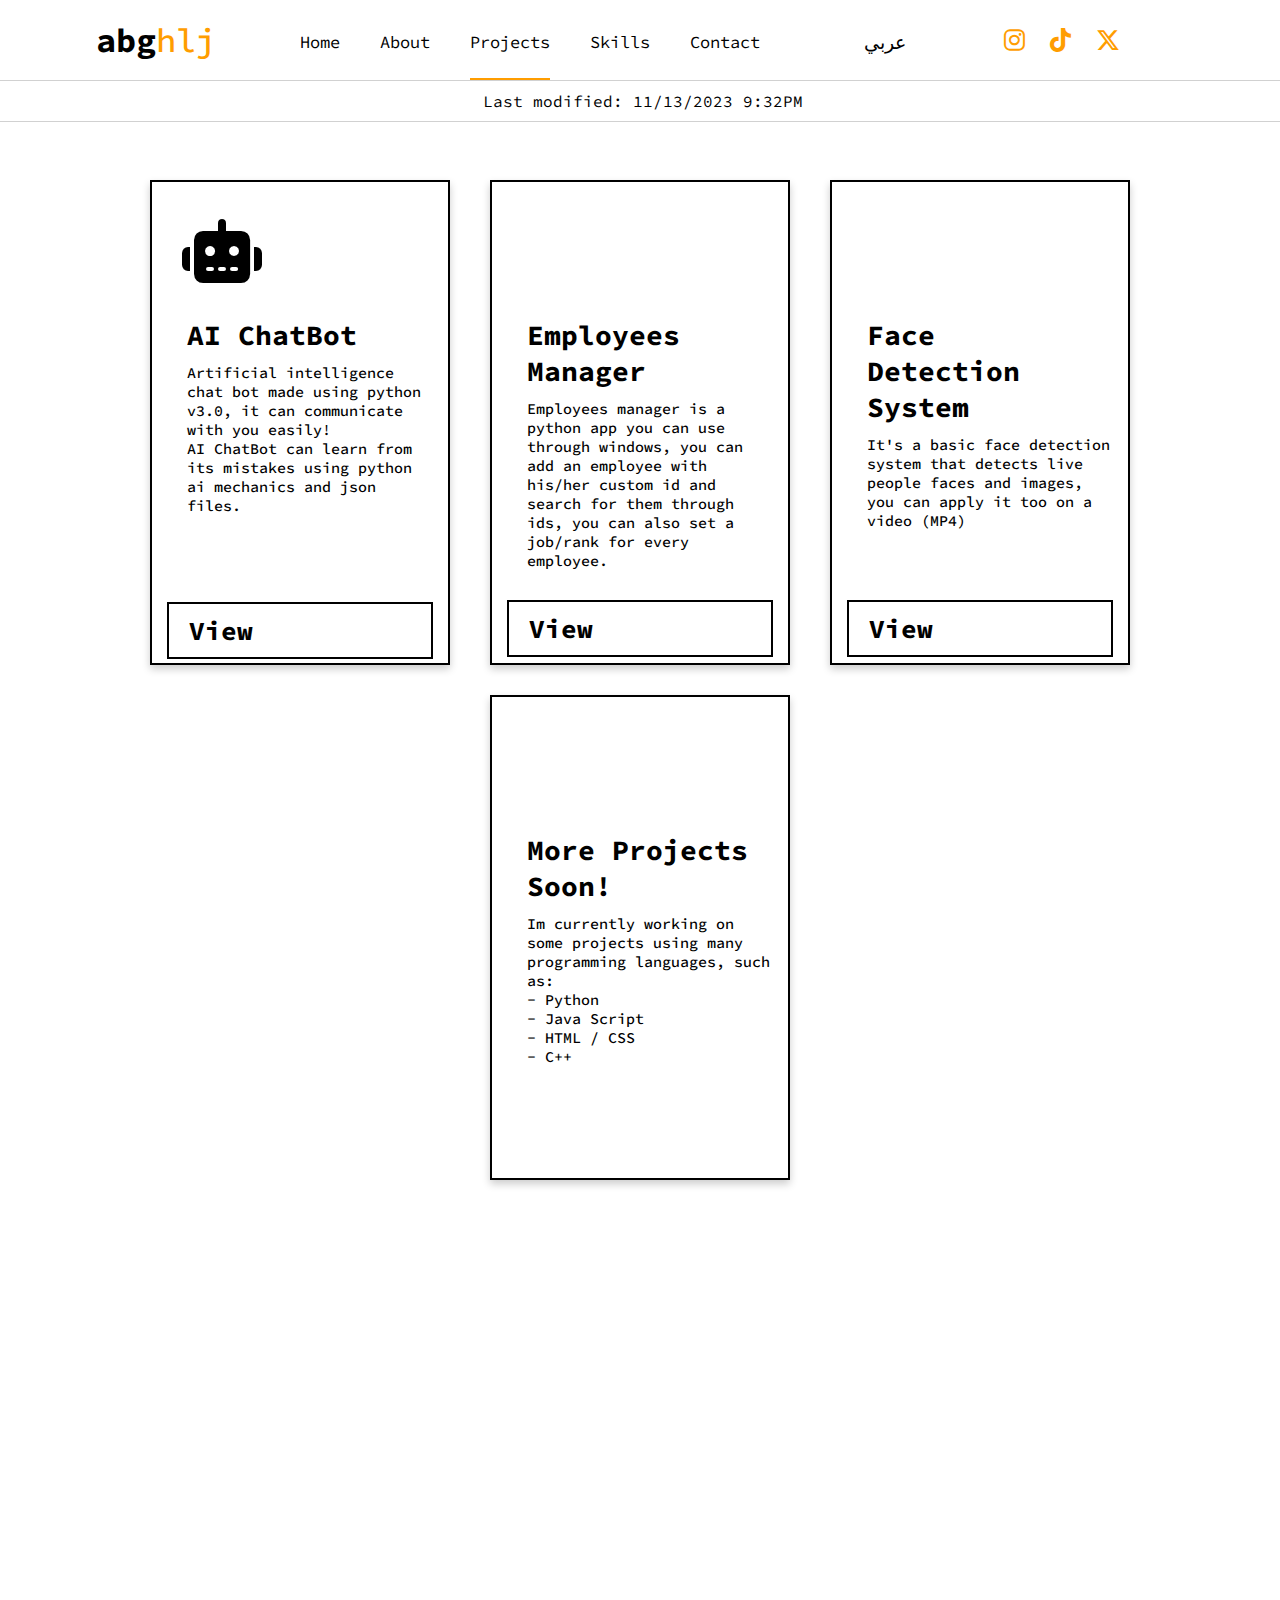
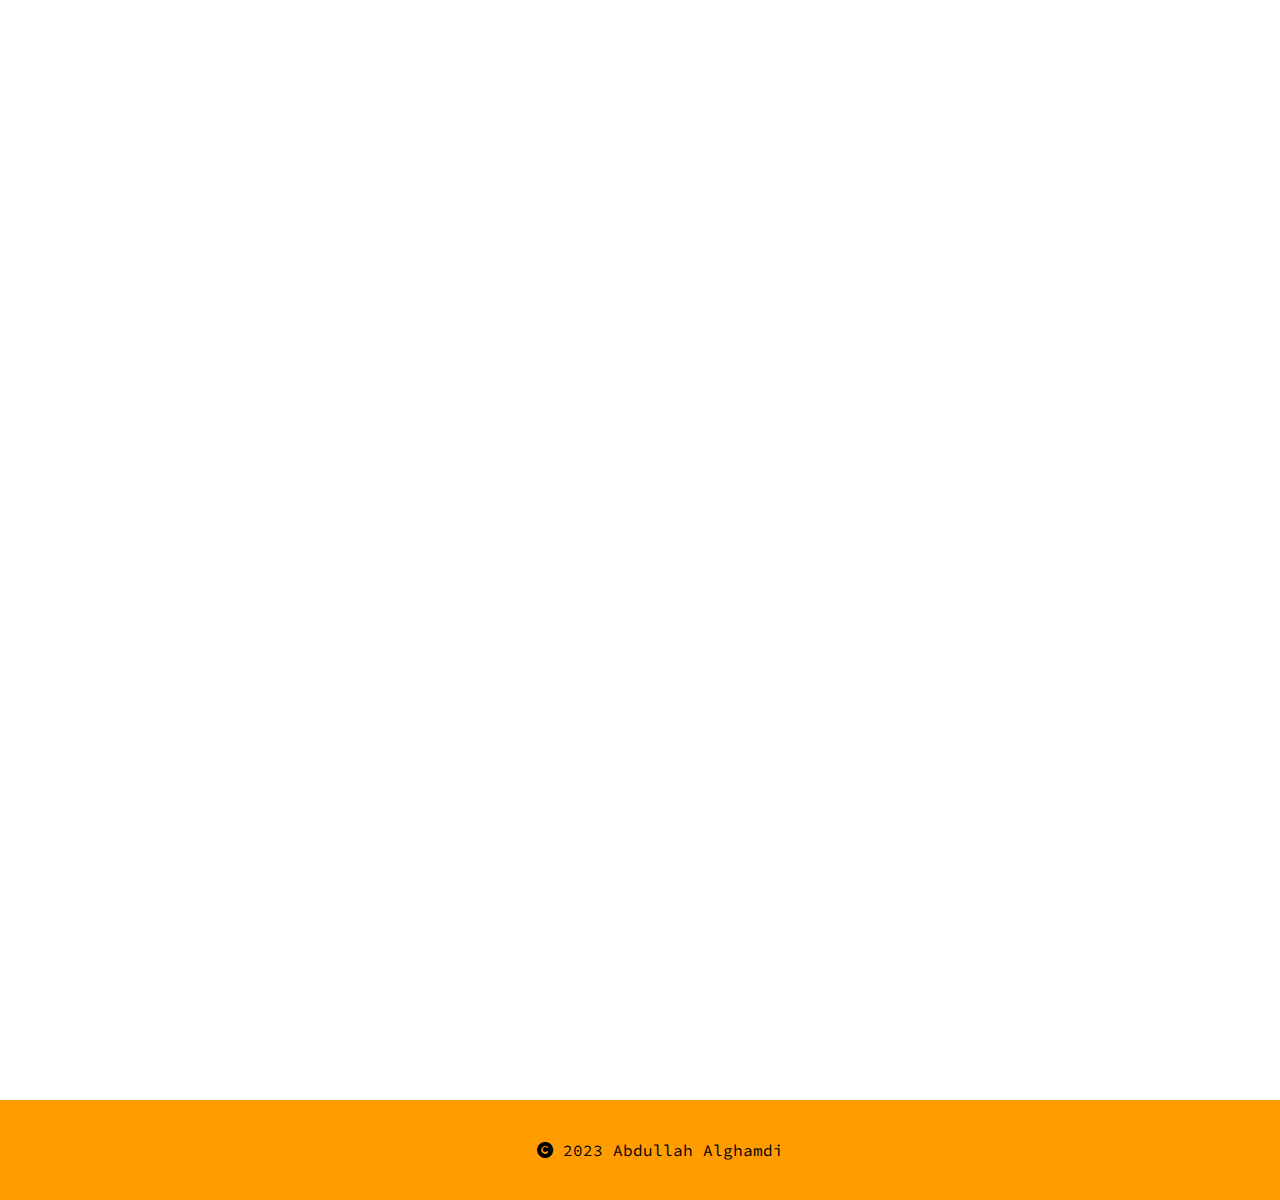
==== projects.html @ 5dbbc097 "Add files via upload" ====
<!DOCTYPE html>
<html lang="en">
<head>
    <meta charset="UTF-8">
    <meta name="viewport" content="width=device-width, initial-scale=1.0">
    <title>DevPro - Home</title>
    <link rel="preconnect" href="https://fonts.googleapis.com">
    <link rel='stylesheet' href='https://cdn-uicons.flaticon.com/2.0.0/uicons-regular-rounded/css/uicons-regular-rounded.css'>
<link rel="preconnect" href="https://fonts.gstatic.com" crossorigin>
<link href="https://fonts.googleapis.com/css2?family=IBM+Plex+Sans+Arabic:wght@100;200;300;400;500;600;700&family=Source+Code+Pro:ital,wght@0,200;0,300;0,400;0,500;0,600;0,700;0,800;0,900;1,200;1,300;1,400;1,500;1,600;1,700;1,800;1,900&display=swap" rel="stylesheet">
    <link rel="stylesheet" href="style.css">
    <link rel="stylesheet" href="https://cdnjs.cloudflare.com/ajax/libs/font-awesome/6.4.2/css/all.min.css">
    <link rel="stylesheet" href="projects.css">
</head>
<body>
    <header>
        <nav>
            <a href="#" class="logo">abg<span>hlj</span></a>
            <ul class="links">
                <li><a href="index.html">Home</a></li>
                <li><a href="about.html">About</a></li>
                <li class="active"><a href="#">Projects</a></li>
                <li><a href="#">Skills</a></li>
                <li><a href="#">Contact</a></li>
            </ul>
            <ul class="lang">
                <li><a href="#" id="ar-lang-btn" title="أنقر هنا للغة العربية">عربي</a></li>
            </ul>
            <div class="social-links">
                <a href=""><i class="fa-brands fa-instagram"></i></a>
                <a href=""><i class="fa-brands fa-tiktok"></i></a>
                <a href=""><i class="fa-brands fa-x-twitter"></i></a>
            </div>
            <!-- Menu Button -->
            <div class="toggle_btn"><i id="btnmenu" class="fa-solid fa-bars"></i></div>
            <!-- Dropdown menu -->
            <div class="dropdown_menu">
                <ul class="links-DMP">
                    <li><a href="index.html">Home</a></li>
                    <li><a href="about.html">About</a></li>
                    <li class="active"><a href="#">Projects</a></li>
                    <li><a href="#">Skills</a></li>
                    <li><a href="#">Contact</a></li>
                </ul>
                <ul class="langDMP">
                    <li><a href="#" title="أنقر هنا للغة العربية">عربي</a></li>
                </ul>
                <div class="social-linksDMP">
                    <a href=""><i class="fa-brands fa-instagram"></i></a>
                    <a href=""><i class="fa-brands fa-tiktok"></i></a>
                    <a href=""><i class="fa-brands fa-x-twitter"></i></a>
                </div>
            </div>
 
        </nav>
        <div class="notify-width">
            <i class="fa-solid fa-triangle-exclamation"></i>
            <p>You might face some problems in the website due to small screen.</p>
        </div>
        <div class="notify-menubtn"><i class="fa-solid fa-bars"></i><p>The menu button might not appear, <br>Click here to show menu.</p>
        </div>
        <div class="updates-ix">
            <i class="fi fi-rr-clock-three"></i>
            <p>Last modified: 11/13/2023 9:32PM </p><i id="x" class="fi fi-rr-cross-circle"></i>
        </div>
        <style>
            .updates-ix i{
                margin-top: 0px;
                font-size: 20px;
                margin-right: 0px;
            }
            .updates-ix{
                display: flex;
                text-align: center;
                justify-content: center;
                padding: 10px;
                margin-top: 0px;
                border-top: 1px solid #afafaf93
            }
            .updates-ix a{
                color: orange;
                transition: 0.3s;
            }
            .updates-ix a:hover{
                color: black;
            }
            .updates-ix #x{
                color: black;
                cursor: pointer;
                opacity: 100%;
                text-align: center;
                margin-left: 15px;
                margin-top: 5px;
                font-size: 15px;
                float: right;
                text-align: right;
                transition: 0.2s;
            }
            .updates-ix #x:hover{
                color: orange;
            }
        </style>
        <script>
            const closeP = document.querySelector('.updates-ix #x');
            const updatesIX = document.querySelector('.updates-ix');
            const herosection = document.querySelector('.hero-sec')

            closeP.addEventListener('click', function() {
            updatesIX.style.display = 'none';
            herosection.style.height = `100vh`;
            });
        </script>
    </header>

    <!-- Main elements (Middle) -->
    <section>
        <div class="hero-secx">
            <div class="containerx">
                <div class="card">
                    <div class="icons"><i class="fa-solid fa-robot"></i></div>
                    <div class="card-content">
                    <h3 class="card-title">AI ChatBot</h3>
                    <h1 class="card-text" style="margin-bottom: 87px;">Artificial intelligence chat bot made using python v3.0, it can communicate with you easily!<br>AI ChatBot can learn from its mistakes using python ai mechanics and json files.</h1>
                    <div class="viewbtn"><h1>View</h1></div>
                    </div>
                </div>  
                <div class="card">
                    <div class="icons"><i class="fi fi-rr-users-alt"></i></div>
                    <div class="card-content">
                    <h3 class="card-title">Employees Manager</h3>
                    <h1 class="card-text">Employees manager is a python app you can use through windows, you can add an employee with his/her custom id and search for them through ids, you can also set a job/rank for every employee.</h1>
                    <div class="viewbtn"><h1>View</h1></div>
                    </div>
                </div> 
                <div class="card">
                    <div class="icons"><i class="fi fi-rr-face-viewfinder"></i></div>
                    <div class="card-content">
                    <h3 class="card-title">Face <br> Detection System</h3>
                    <h1 class="card-text" style="margin-bottom: 70px;">It's a basic face detection system that detects live people faces and images, you can apply it too on a video (MP4)</h1>
                    <div class="viewbtn"><h1>View</h1></div>
                    </div>
                </div> 
                <div class="card">
                    <div class="icons"><i class="fi fi-rr-time-past"></i></div>
                    <div class="card-content">
                    <h3 class="card-title">More Projects Soon!</h3>
                    <h1 class="card-text">Im currently working on some projects using many programming languages, such as: <br>- Python <br>- Java Script <br>- HTML / CSS <br>- C++</h1>
                    </div>
                </div>
            </div>           
    </section>

    <!-- footer -->
    <footer class="footer">
        <div class="footer">
            <p><i class="fa-solid fa-copyright"></i>  2023 Abdullah Alghamdi</p>
        </div>
    </footer>
    <!-- Script of dropdown menu -->
    <script>
        const toggleBtn = document.querySelector('.toggle_btn')
        const toggleBtnIcon = document.querySelector('.toggle_btn i')
        const dropDownMenu = document.querySelector('.dropdown_menu')

        toggleBtn.onclick = function(){
            dropDownMenu.classList.toggle('open')
            const isOpen = dropDownMenu.classList.contains('open')
            toggleBtnIcon.classList = isOpen
                ? 'fa-solid fa-xmark'
                : 'fa-solid fa-bars'
        }
    </script>
    <script>
        const toggleBtnA = document.querySelector('.notify-menubtn')
        const toggleBtnIco = document.querySelector('.notify-menubtn i')
        const dropDownMen = document.querySelector('.dropdown_menu')

        toggleBtnA.onclick = function(){
            dropDownMen.classList.toggle('open')
            const isOpen = dropDownMen.classList.contains('open')
            toggleBtnIco.classList = isOpen
                ? 'fa-solid fa-xmark'
                : 'fa-solid fa-bars'
        }
    </script>
</body>
</html>
---- style.css ----
@import url('https://fonts.googleapis.com/css2?family=IBM+Plex+Sans+Arabic:wght@100;200;300;400;500;600;700&family=Source+Code+Pro:ital,wght@0,200;0,300;0,400;0,500;0,600;0,700;0,800;0,900;1,200;1,300;1,400;1,500;1,600;1,700;1,800;1,900&display=swap');
*{
    padding: 0;
    margin: 0;
    box-sizing: border-box;
    font-family: sans-serif;
    text-decoration: none;
    list-style: none;
    font-family: 'Source Code Pro', monospace;
}
header{
    position: fixed;
    top: 0;
    left: 0;
    right: 0;
    border-bottom: 1px solid #afafaf93;
    z-index: 100;
    background-color: white;
}
header nav{
    display: flex;
    justify-content: space-between;
    align-items: center;
    width: 85%;
    margin: auto;
    height: 80px;
}
header nav .logo{
    color: rgb(0, 0, 0);
    font-size: 2.1em;
    font: bolder;
    font-family: 'Source Code Pro', monospace;
    font-weight: 700;
}
header nav .logo span{
    color: rgb(255, 157, 0);
    font-family: 'Source Code Pro', monospace;
    font-weight: 500;
}
header nav .links{
    display: flex;
}
header nav .links li{
    position: relative;
    margin: 0 20px;
    height: 80px;
    line-height: 85px;
}
header nav .links li::after{
    position: absolute;
    content: '';
    bottom: 0;
    left: 0;
    width: 0%;
    height: 2px;
    background-color: rgb(255, 157, 0);
    transition: 0.2s;
}
header nav .links li:hover::after,
header nav .links li.active::after{
    width: 100%;
}

header nav .links li a{
    color: rgb(0, 0, 0);
    font-size: 17px;
}
header nav .links li a:active{
    color: rgb(255, 157, 0);
    font-weight: 600;
}
header nav #ar-lang-btn{
    color: black;
    font-weight: 500;
    font-size: 1.2rem;
}
header nav .lang li{
    position: relative;
    margin: 0 20px;
    height: 80px;
    line-height: 85px;
}
header nav .lang li::after{
    position: absolute;
    content: '';
    bottom: 0;
    left: 0;
    width: 0%;
    height: 2px;
    background-color: rgb(255, 157, 0);
    transition: 0.2s;
}
header nav .lang li:hover::after{
    width: 100%;
}
header nav .social-links a i{
    color: rgb(255, 157, 0);
    font-size: 24px;
    margin-left: 15px;
    transition: 0.2s;
}

header nav .social-links a i:hover{
    color: rgb(0, 0, 0);
    scale: (1.1, 1.1);
}

.hero-sec{
    height: 140vh;
    background-size: cover;
    overflow: hidden;
}

.hero-sec .container{
    width: 85%;
    margin: auto;
    justify-content: space-around;
    display: flex;
    align-items: center;
    height: 100%;
}

.hero-sec .container .div-text{
    width: 50%;
}
.hero-sec .container .div-text h1{
    color: rgb(0, 0, 0);
    font-size: 50px;
    margin-bottom:8px;
}

.hero-sec .container .div-text h3{
    font-size: 20px;
    font-weight: 500;
    color: rgb(255, 157, 0);
    margin-bottom: 23px;
}
.std-icon {
    position: relative;
    display: flex;
}
.std-icon i{
    margin-right: 10px;
    margin-top: 9px;
    margin-left: 2px;
    font-size: 22px;
    color: rgb(255, 157, 0);
}

.hero-sec .container .div-text p{
    color: rgb(0, 0, 0);
    font-size: 18px;
    margin: 10px 0 50px;
    line-height: 1.4;
}

.hero-sec .container .div-text .btn{
    color: black;
    border: 1.7px solid rgb(255, 157, 0);
    background-color: transparent;
    font-weight: 500;
    font-size: 20px;
    padding: 12px 40px;
    transition: 0.2s;
}
.hero-sec .container .div-text .btn:hover{
    background-color: rgb(255, 157, 0);
    color: rgb(255, 255, 255);
}
.hero-sec .container .div-text .btn:active{
    padding: 10px 30px;
}

.hero-sec .container .div-img img{
    width: 100%;
}
.toggle_btn i{
    display: none;
    color: rgb(255, 157, 0);
    font-size: 29px;
    cursor: pointer;
}
/* Dropdown Menu */
.dropdown_menu{
    display: none;
    position: absolute;
    right: 2.8rem;
    top: 90px;
    width: 300px;
    height: 0px;
    float: right;
    text-align: center;
    background-color: rgb(255, 157, 0);
    backdrop-filter: blur(15px);
    border-radius: 0px;
    overflow: hidden;
    transition: height 0.2s;
}
.dropdown_menu.open{
    height: 550px;
}
.dropdown_menu li{
    padding: 0.7rem;
    display: flex;
    align-items: right;
    justify-content: right;
}
/* Lang Button */
.dropdown_menu .langDMP a{
    align-self: center;
    color: rgb(255, 255, 255);
    font-weight: 700;
    font-size: 1.02rem;
    background-color: transparent;
    border-color: white;
    border: 2px solid rgb(255, 255, 255);
    padding: 6px 40px;
    border-radius: 0px;
    transition: 0.2s ease-in-out;
    margin-top: 20px;
    margin-right: 18px;
}
.dropdown_menu .langDMP a:hover{
    background-color: white;
    color: rgb(255, 157, 0);
}
/* drop down menu .links a */
header nav .links-DMP a{
    color: white;
    font-weight: 500;
    font-size: 1.5rem;
}
header nav .links-DMP a:hover{
    color: rgb(239, 236, 236);
}
header nav .links-DMP li{
    position: relative;
    margin: 0 20px;
    height: 80px;
    line-height: 85px;
}
header nav .links-DMP li::after{
    position: absolute;
    content: '';
    bottom: 0;
    left: 0;
    width: 0%;
    height: 2px;
    background-color: rgb(255, 250, 241);
    transition: 0.2s;
}
header nav .links-DMP li:hover::after,
header nav .links-DMP li.active::after{
    width: 100%;
}
/* Responsive Site Section */
@media(max-width: 980px){
    header nav .links li a, .social-links, .lang{
        display: none;
    }
    .dropdown_menu{
        display: block;
    }
    .toggle_btn i{
        display: block;
    }
}
@media(max-width: 590px){
    .dropdown_menu{
        left: 2rem;
        width: unset;
    }
}
.notify-width{
    display: none;
    justify-content: center;
    background-color: rgb(255, 157, 0);
    padding: 5px;
    margin-top: 2px;
    transition: height 0.2s ease-in-out;
    margin-bottom: 0px;
}
.notify-width i{
    margin-top: 12px;
    padding-right: 10px;
    color: white;
}
.notify-width p{
    color: white;
}
.notify-width:hover{
    background-color: rgb(0, 0, 0);
}
.notify-menubtn{
    display: none;
    justify-content: center;
    background-color: rgb(72, 72, 71);
    padding: 1px;
    margin-top: 0px;
    transition: height 0.2s ease-in-out;
    margin-bottom: 0px;}
.notify-menubtn:hover{
    background-color: gray;
    cursor: pointer;
}
.notify-menubtn i{
    color: white;
    margin-top: 12px;
    padding-right: 10px;
}
.notify-menubtn p{
    text-align: center;
    color: white;
}
@media(max-width: 330px){
    .notify-menubtn{
        display: block;
    }
}
@media(max-width: 440px){
    .notify-width{
        display: flex;
    }
    .hero-sec .container .div-text .btn{
        padding: 7px 10px;
    }
    .hero-sec .container .div-text h1{
        margin-top: 40px;
        font-size: 40px;
    }
    .hero-sec .container .div-text h3{
        font-size: 20px;
    }
    .hero-sec .container .div-text p{
        font-size: 12px;
    }
    header nav .logo{
        font-size: 24px;
    }
    .hero-sec{
        height: 200vh;
    }
    .container{
        margin-top: 80px;
    }
}
@media(max-width:700px){
    .container .div-text h1{
        margin-top: 250px;
    }
}
@media(max-width: 570px){
    .container .div-text h1{
        margin-top: 60px;
    }
}
@media(max-width: 298px){
    .container{
        margin-top: 150px;
    }
}
.footer{
    background-color: rgb(255, 157, 0);
    padding: 10px;
    display: block;
    justify-content: center;
    text-align:center;
    padding: 20px;
}
.footer i, p{
    color: rgb(0, 0, 0);
    margin-left: 20px;
}
.txt-footer{
    display: flex;
    justify-content: center;
    font-size: 16px;
}
.txt-footer p{
    color: rgb(14, 14, 14);
    font-family:'Segoe UI', Tahoma, Geneva, Verdana, sans-serif;
}
.txt-footer i{
    color: rgb(0, 0, 0);
    margin-left: 7px;
    margin-top: 0px;
}
.hero-sec .container-am{
    width: 85%;
    margin: auto;
    justify-content: center;
    display: block;
    align-items: center;
    height: 100%;
}
/* About - CSS */
.hero-sec .div-text #am-txt{
    margin-top: 140px;
    color: black;
    font-size: 3.4rem;
    margin-left: 20px;
}
@media(max-width:400px){
    .hero-sec .div-text #am-txt{
        margin-top: 270px;
    }
}
.am-cards .card-1{
    margin-top: 10px;
    padding: 1px;
    background-color: black;
}

.card p{
    margin-top: 40px;
    margin-right: 20px;
    text-align: left;
    word-spacing: 4px;
    color: rgb(0, 0, 0);
    height: auto;
    max-height: 400px;
    overflow-y: auto;
}
@media(max-width: 1260px){
    .card p{
        margin-top: 50px;
        margin-right: 20px;
        text-align: left;
        font-size:14px;
        word-spacing: 4px;
        color: rgb(0, 0, 0);
    }
}
@media(max-height: 580px){
    .card p{
        font-size: 12px;
    }
    .hero-sec .container .div-img img{
        width: 80%;
        margin-top: 60px;
    }

}
.button-am{
    background-color: transparent;
    align-self: center;
    margin-top: 30px;
    margin-left: 20px;
}
.button-am a{
    color: black;
    font-weight: 700;
    font-size: 1.3rem;
    text-decoration:underline;
    transition: 0.3s;
}
.button-am a:hover{
    color: rgb(255, 157, 0);
}
.button-am a:active{
    color: rgb(248, 187, 89);
}
/* Updates I css */
.updates-i{
    display: none;
}
/* Projects - CSS */
---- projects.css ----
*{
    padding: 0;
    margin: 0;
    box-sizing: border-box;
    font-family: sans-serif;
    text-decoration: none;
    list-style: none;
    font-family: 'Source Code Pro', monospace;
}
.hero-secx{
    height: 300vh;
    background-size: cover;
    overflow: hidden;
}
@media(max-width: 697px){
  .hero-secx{
  height: 420vh;
  }}
.containerx{
    display: flex;
    flex-wrap: wrap;
    justify-content: center;
    align-items: center;
    margin-top: 150px;
}
@media (max-width: 576px) {
    .card-container {
      flex-wrap: wrap;
    }
  } 
@media(max-width:330px){
    .containerx{
        margin-top: 230px;
    }
}
.card {
  text-align: left;
    width: 100%;
    height: 485px;
    margin-top: 30px;
    border: 2px solid black;
    max-width: 300px;
    margin-left: 20px;
    margin-right: 20px;
    box-shadow: 0 4px 8px rgba(0, 0, 0, 0.2);
    transition: 0.3s;
  }
  .viewbtn{
    padding: 10px 20px;
    border: 2px solid black;
    font-size: 13px;
    transition: 0.20000000000000000001s;
  }
  .viewbtn:hover{
    background-color: rgb(255, 157, 0);;
    border: 2px solid rgb(255, 157, 0);;
    color: white;
  }
  .viewbtn:active{
    padding: 7px 14px;
  }
  .card:hover{
    border: 3px solid rgb(255, 157, 0);;
    cursor: pointer;
    .icons{
      color: rgb(255, 157, 0);;
    }
    .card-text{
      color: rgb(255, 157, 0);;
    }
    .card-title{
      color: rgb(255, 157, 0);;
    }
    .viewbtn{
      border: 2px solid rgb(255, 157, 0);;
      color: rgb(255, 157, 0);;
    }
    .viewbtn:hover{
      color: white;
    }
  }
  .icons {
    font-size: 4rem;
    color: black;
    text-align: left;
    margin-left: 20px;
    margin-top: 30px;
    transition: 0.3s;
  }
  .icons i{
    margin-left: 10px;
    transition: 0.1s;
  }
  
  .card-content {
    padding: 15px;
  }
  
  .card-title {
    font-weight: 700;
    font-size: 28px;
    margin-top: 10px;
    color: black;
    text-align: left;
    margin-left: 20px;
    font-weight: bold;
    transition: 0.3s;
  }
  
  .card-text {
    color: black;
    text-align: left;
    margin-left: 20px;
    margin-top: 10px;
    font-weight: 500;
    margin-bottom: 30px;
    font-size: 15px;
    transition: 0.3s;
  }
  
  /* Responsive CSS */
  
  @media (max-width: 576px) {
    .cardq {
      width: 100%;
      max-width: 250px;
    }
  }
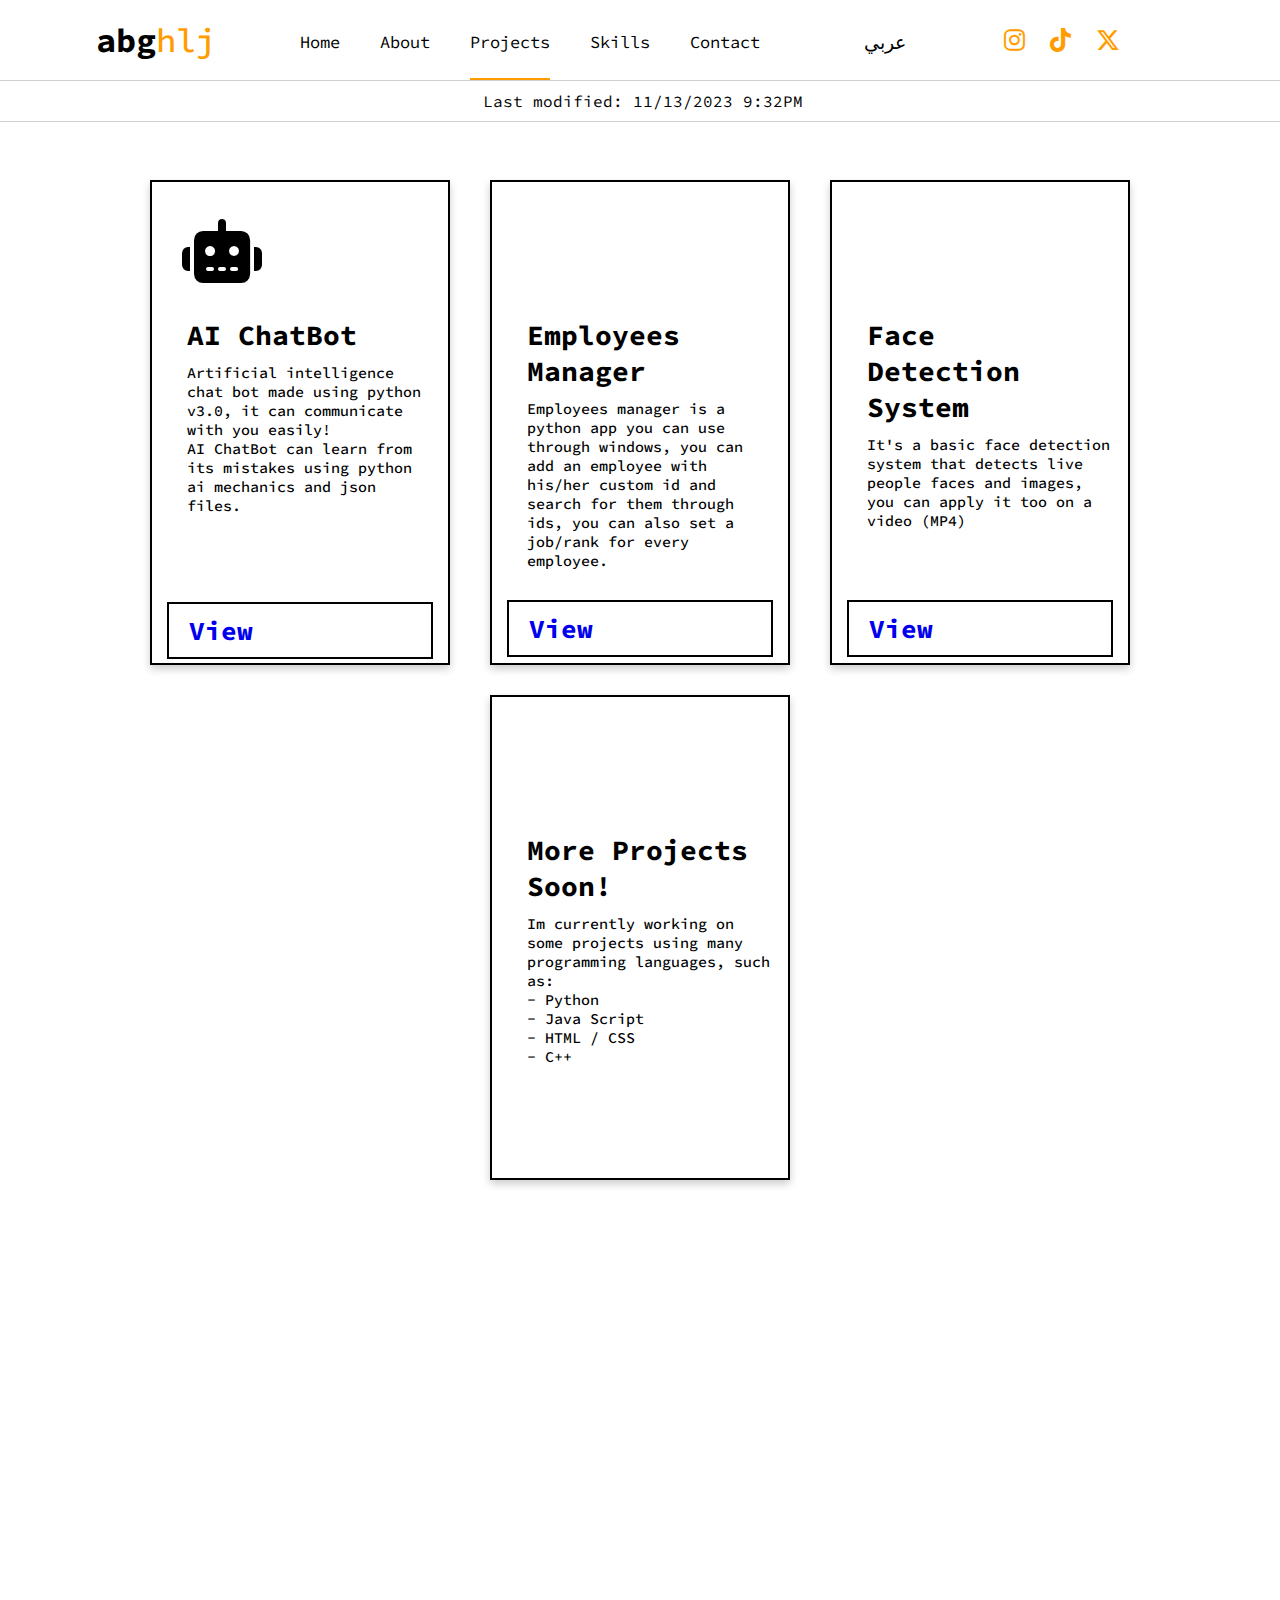
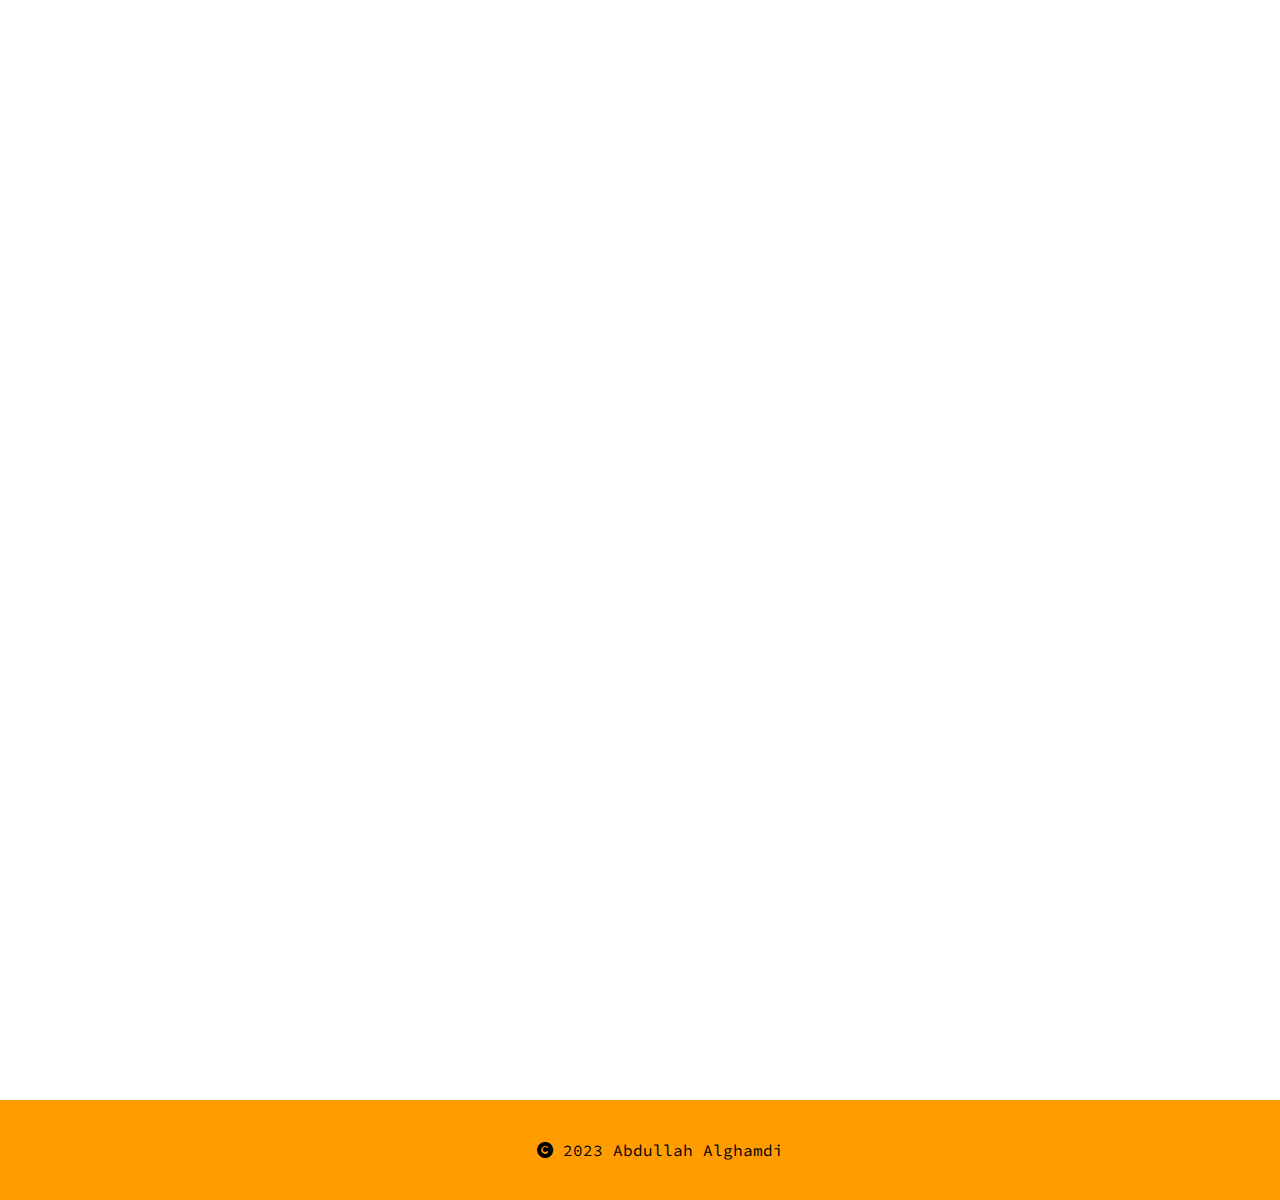
==== commit ff52e25c: "Update projects.html" ====
--- a/projects.html
+++ b/projects.html
@@ -121,7 +121,7 @@
                     <div class="card-content">
                     <h3 class="card-title">AI ChatBot</h3>
                     <h1 class="card-text" style="margin-bottom: 87px;">Artificial intelligence chat bot made using python v3.0, it can communicate with you easily!<br>AI ChatBot can learn from its mistakes using python ai mechanics and json files.</h1>
-                    <div class="viewbtn"><h1>View</h1></div>
+                    <a href="#"><div class="viewbtn"><h1>View</h1></div></a>
                     </div>
                 </div>  
                 <div class="card">
@@ -129,7 +129,7 @@
                     <div class="card-content">
                     <h3 class="card-title">Employees Manager</h3>
                     <h1 class="card-text">Employees manager is a python app you can use through windows, you can add an employee with his/her custom id and search for them through ids, you can also set a job/rank for every employee.</h1>
-                    <div class="viewbtn"><h1>View</h1></div>
+                    <a href="#"><div class="viewbtn"><h1>View</h1></div></a>
                     </div>
                 </div> 
                 <div class="card">
@@ -137,7 +137,7 @@
                     <div class="card-content">
                     <h3 class="card-title">Face <br> Detection System</h3>
                     <h1 class="card-text" style="margin-bottom: 70px;">It's a basic face detection system that detects live people faces and images, you can apply it too on a video (MP4)</h1>
-                    <div class="viewbtn"><h1>View</h1></div>
+                    <a href="#"><div class="viewbtn"><h1>View</h1></div></a>
                     </div>
                 </div> 
                 <div class="card">
@@ -184,4 +184,4 @@
         }
     </script>
 </body>
-</html>+</html>
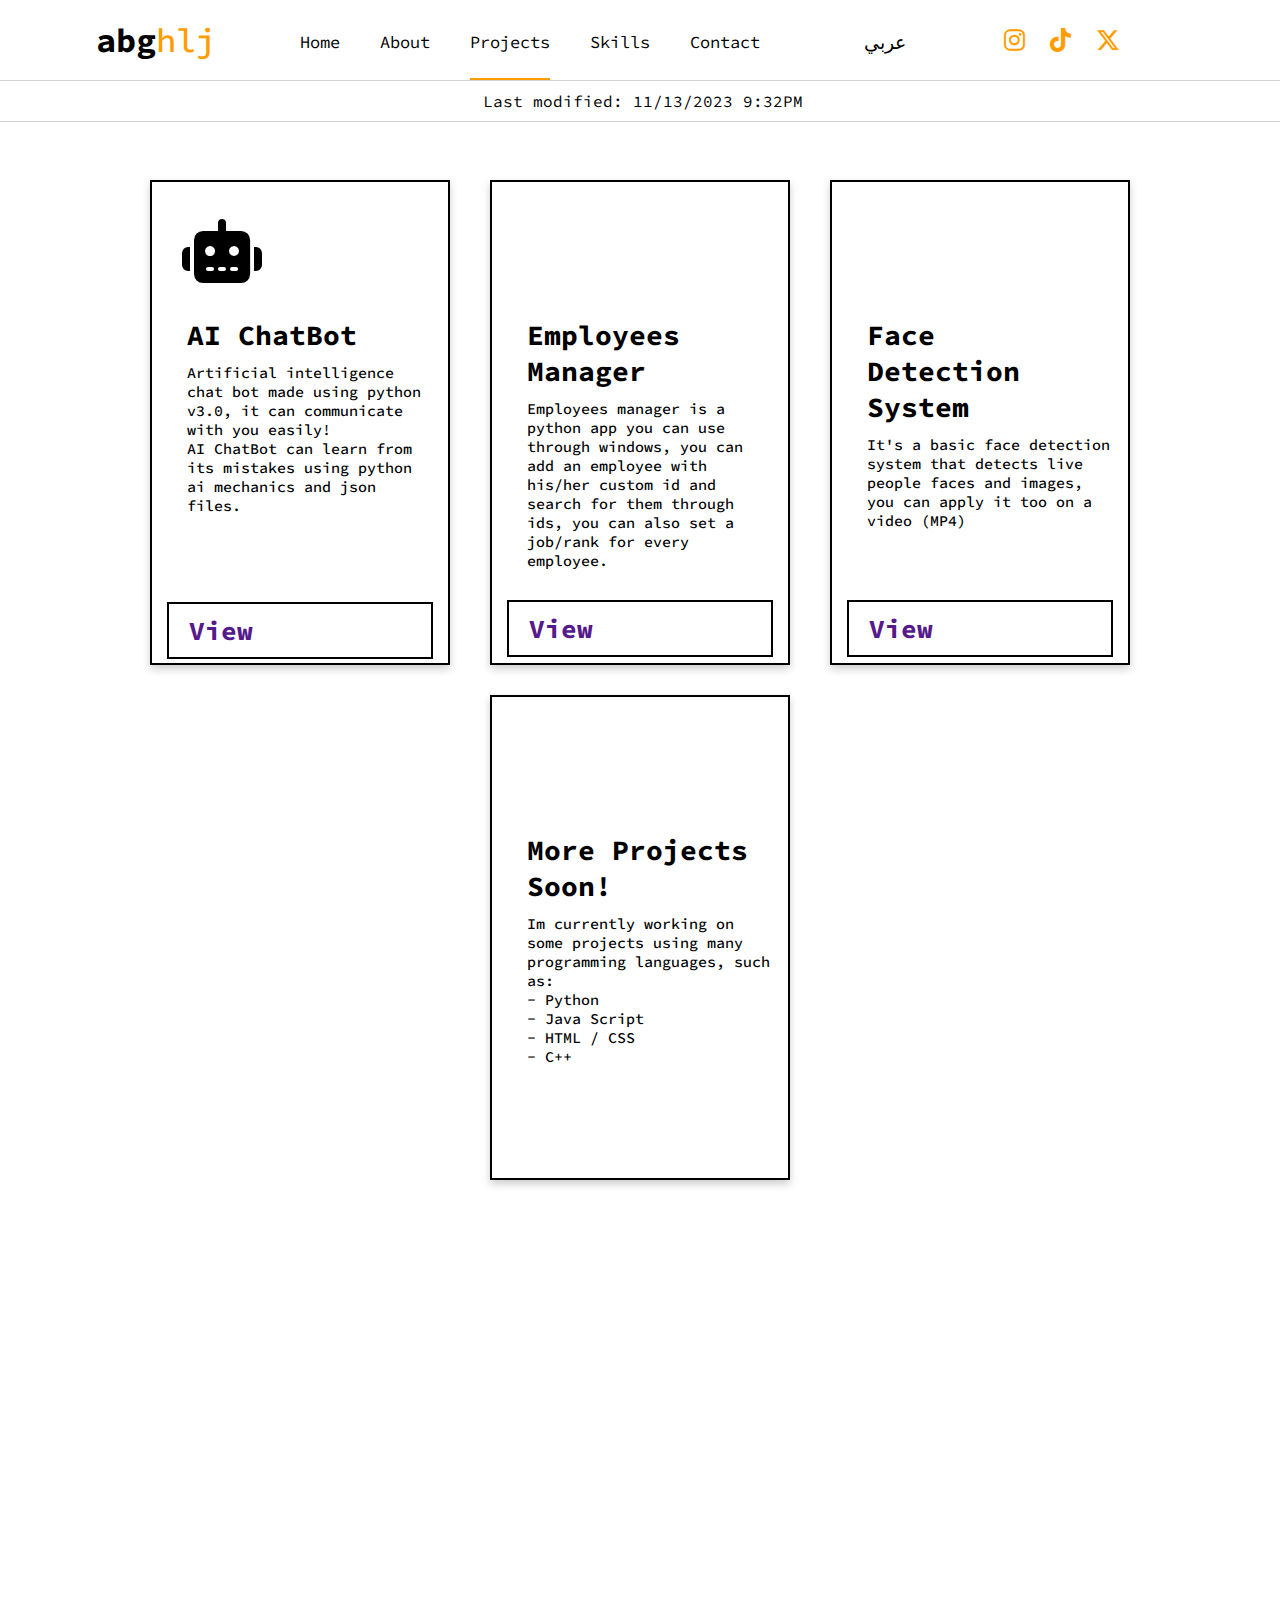
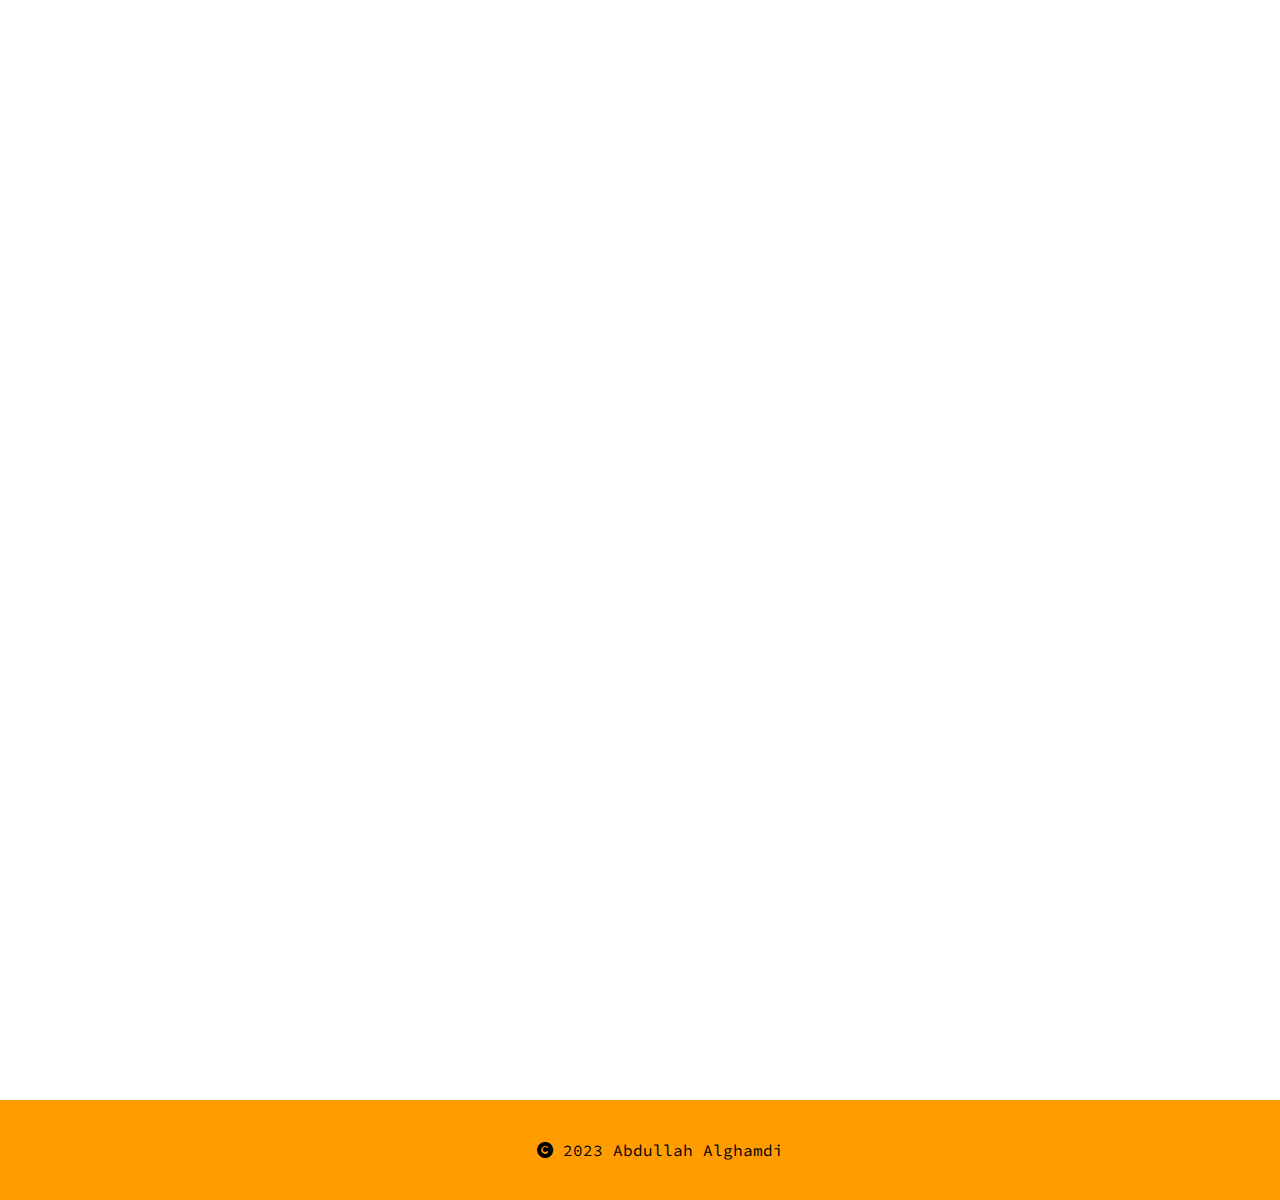
==== commit ac55abd0: "Update projects.html" ====
--- a/projects.html
+++ b/projects.html
@@ -121,7 +121,7 @@
                     <div class="card-content">
                     <h3 class="card-title">AI ChatBot</h3>
                     <h1 class="card-text" style="margin-bottom: 87px;">Artificial intelligence chat bot made using python v3.0, it can communicate with you easily!<br>AI ChatBot can learn from its mistakes using python ai mechanics and json files.</h1>
-                    <a href="#"><div class="viewbtn"><h1>View</h1></div></a>
+                    <a href=""><div class="viewbtn"><h1>View</h1></div></a>
                     </div>
                 </div>  
                 <div class="card">
@@ -129,7 +129,7 @@
                     <div class="card-content">
                     <h3 class="card-title">Employees Manager</h3>
                     <h1 class="card-text">Employees manager is a python app you can use through windows, you can add an employee with his/her custom id and search for them through ids, you can also set a job/rank for every employee.</h1>
-                    <a href="#"><div class="viewbtn"><h1>View</h1></div></a>
+                    <a href=""><div class="viewbtn"><h1>View</h1></div></a>
                     </div>
                 </div> 
                 <div class="card">
@@ -137,7 +137,7 @@
                     <div class="card-content">
                     <h3 class="card-title">Face <br> Detection System</h3>
                     <h1 class="card-text" style="margin-bottom: 70px;">It's a basic face detection system that detects live people faces and images, you can apply it too on a video (MP4)</h1>
-                    <a href="#"><div class="viewbtn"><h1>View</h1></div></a>
+                    <a href=""><div class="viewbtn"><h1>View</h1></div></a>
                     </div>
                 </div> 
                 <div class="card">
